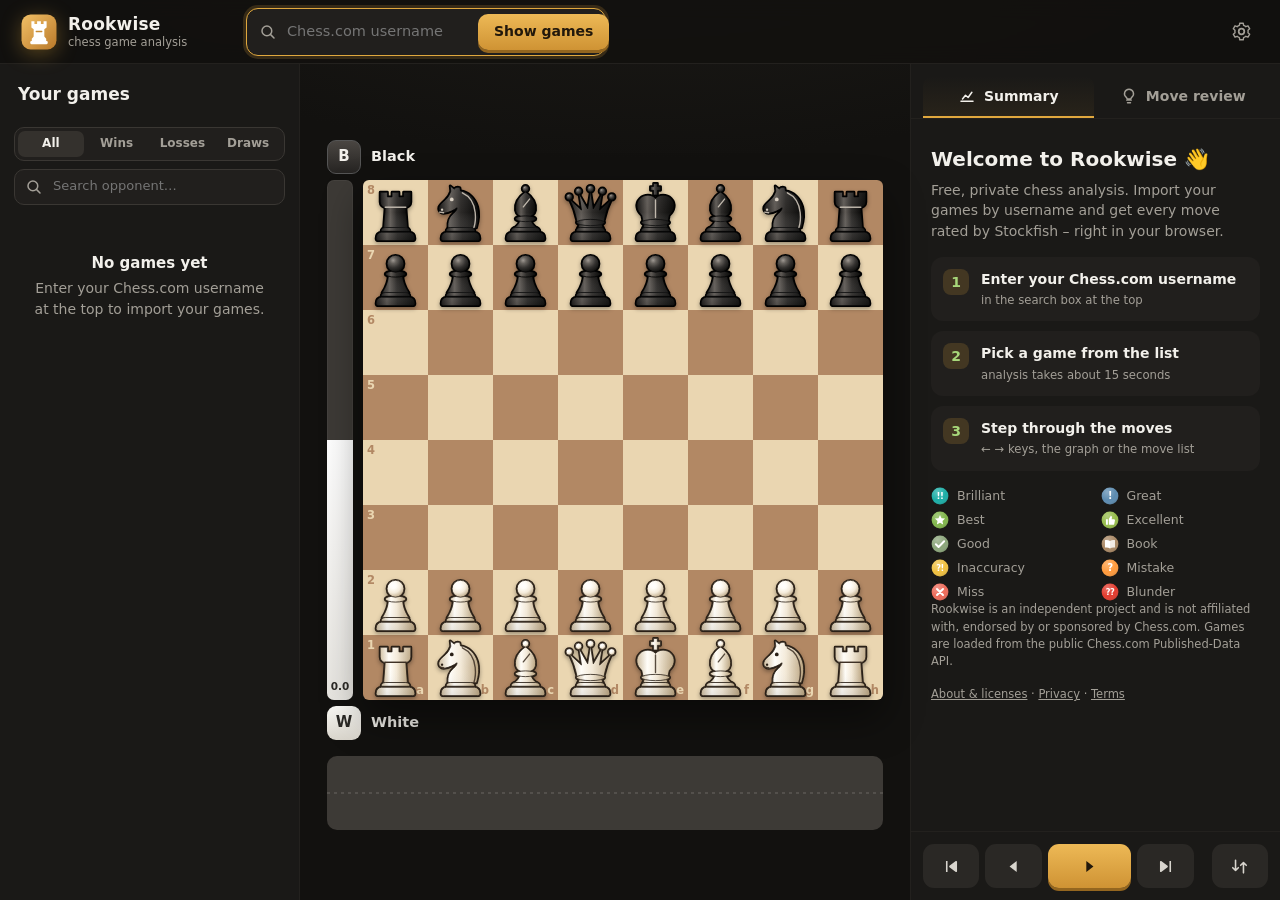
==== public/index.html @ de509eae "Add files via upload" ====
<!DOCTYPE html>
<html lang="en">
<head>
<meta charset="utf-8">
<meta name="viewport" content="width=device-width, initial-scale=1">
<title>Rookwise – free chess game analysis</title>
<meta name="description" content="Free chess game analysis: import your games by username and get every move rated – brilliant moves, blunders, accuracy and best lines. Runs in your browser.">
<meta property="og:title" content="Rookwise – free chess game analysis">
<meta property="og:description" content="Every move rated: brilliants, blunders, accuracy and best lines. Free, private, in your browser.">
<meta name="theme-color" content="#12110f">
<link rel="icon" href="data:image/svg+xml,%3Csvg xmlns='http://www.w3.org/2000/svg' viewBox='0 0 100 100'%3E%3Crect x='4' y='4' width='92' height='92' rx='24' fill='%23e0a83e'/%3E%3Cpath fill='%23fff' d='M30%2022h8v7h7v-7h10v7h7v-7h8v16l-6%205v19l5%206v6H31v-6l5-6V43l-6-5z'/%3E%3Crect x='27' y='74' width='46' height='8' rx='3' fill='%23fff'/%3E%3C/svg%3E">
<link rel="stylesheet" href="app.css">
</head>
<body>
<svg width="0" height="0" style="position:absolute" aria-hidden="true">
  <defs>
    <radialGradient id="icoShade" cx="0.35" cy="0.25" r="0.85">
      <stop offset="0" stop-color="#fff" stop-opacity=".28"/>
      <stop offset=".6" stop-color="#fff" stop-opacity="0"/>
      <stop offset="1" stop-color="#000" stop-opacity=".18"/>
    </radialGradient>
  </defs>
</svg>

<header class="topbar">
  <button class="icon-btn menu-btn" id="menuBtn" title="Games"><svg viewBox="0 0 24 24"><path d="M4 7h16M4 12h16M4 17h16" stroke="currentColor" stroke-width="2" stroke-linecap="round"/></svg></button>
  <div class="brand"><span id="logo"></span><div><b>Rookwise</b><small>chess game analysis</small></div></div>
  <form class="search" id="searchForm" autocomplete="off">
    <span class="search-ico" data-ui="search"></span>
    <input id="nick" placeholder="Chess.com username" spellcheck="false">
    <button class="btn primary" type="submit">Show games</button>
  </form>
  <div class="spacer"></div>
  <button class="icon-btn" id="settingsBtn" title="Settings" data-ui="gear"></button>
</header>

<main class="app">
  <!-- Lista partii -->
  <aside class="games" id="gamesPane">
    <div class="games-head">
      <h2>Your games</h2><span class="count" id="gameCount"></span>
    </div>
    <div class="filters" id="filters"></div>
    <div class="filter-row">
      <div class="seg" id="resultSeg">
        <button data-r="all" class="on">All</button><button data-r="win">Wins</button><button data-r="loss">Losses</button><button data-r="draw">Draws</button>
      </div>
    </div>
    <div class="opp-search"><span data-ui="search"></span><input id="oppSearch" placeholder="Search opponent…" spellcheck="false"></div>
    <div class="game-list" id="gameList"></div>
  </aside>

  <!-- Plansza -->
  <section class="stage" id="stage">
    <div class="player" id="playerTop"></div>
    <div class="board-row">
      <div class="evalbar" id="evalbar"><div class="eval-fill" id="evalFill"></div><span class="eval-txt" id="evalTxt">0.0</span></div>
      <div class="board-wrap" id="boardWrap">
        <div class="board" id="board">
          <div class="squares" id="squares"></div>
          <div class="layer" id="hl"></div>
          <div class="layer" id="pieces"></div>
          <svg class="layer arrows" id="arrows"></svg>
          <div class="layer" id="badges"></div>
        </div>
        <div class="overlay hidden" id="overlay">
          <div class="ov-card">
            <svg viewBox="0 0 120 120" class="ring-lg"><circle cx="60" cy="60" r="52" class="ring-bg"/><circle cx="60" cy="60" r="52" class="ring-fg" id="ovRing"/></svg>
            <div class="ov-pct" id="ovPct">0%</div>
            <div class="ov-msg" id="ovMsg">Analyzing game…</div>
          </div>
        </div>
      </div>
    </div>
    <div class="player" id="playerBottom"></div>
    <div class="graph" id="graph"><svg id="graphSvg"></svg><div class="graph-tip hidden" id="graphTip"></div></div>
  </section>

  <!-- Panel -->
  <aside class="panel">
    <div class="tabs" id="tabs">
      <button data-tab="summary" class="on"><span data-ui="chart"></span>Summary</button>
      <button data-tab="moves"><span data-ui="bulb"></span>Move review</button>
    </div>
    <div class="tab-body" id="tabSummary"></div>
    <div class="tab-body hidden" id="tabMoves">
      <div class="coach" id="coach"></div>
      <div class="movelist" id="moveList"></div>
    </div>
    <div class="nav">
      <button class="nav-btn" id="navFirst" title="Start (Home)" data-ui="first"></button>
      <button class="nav-btn" id="navPrev" title="Previous move (←)" data-ui="prev"></button>
      <button class="nav-btn big" id="navNext" title="Next move (→)" data-ui="next"></button>
      <button class="nav-btn" id="navLast" title="End (End)" data-ui="last"></button>
      <span class="nav-sep"></span>
      <button class="nav-btn" id="navFlip" title="Flip board (F)" data-ui="flip"></button>
    </div>
  </aside>
</main>

<div class="modal-back hidden" id="modalBack"><div class="modal" id="modal"></div></div>
<div class="toasts" id="toasts"></div>

<script src="js/pieces.js"></script>
<script src="js/chess.js"></script>
<script src="js/analysis.js"></script>
<script src="js/app.js"></script>
</body>
</html>
---- public/app.css ----
/* Rookwise – wygląd */
:root {
  --bg: #12110f;
  --bg2: #1a1917;
  --panel: #211f1d;
  --panel2: #2a2825;
  --panel3: #34312d;
  --line: #3a3733;
  --text: #f2f0eb;
  --muted: #a39f97;
  --dim: #77736c;
  --accent: #e0a83e;
  --accent-d: #b9822a;
  --blue: #3d9be9;
  --red: #e5584b;
  --gold: #f0c040;
  --light-sq: #ead6b1;
  --dark-sq: #b28864;
  --radius: 14px;
  --shadow: 0 10px 30px rgba(0, 0, 0, .35);
  --font: "Segoe UI Variable Text", "Segoe UI", system-ui, -apple-system, Roboto, sans-serif;
}
* { box-sizing: border-box; }
html, body { height: 100%; margin: 0; }
body {
  background: radial-gradient(1200px 600px at 50% -200px, #22201c 0%, var(--bg) 60%);
  color: var(--text); font: 14px/1.45 var(--font);
  -webkit-font-smoothing: antialiased; overflow: hidden; user-select: none;
}
button { font: inherit; color: inherit; cursor: pointer; border: 0; background: none; }
input { font: inherit; color: var(--text); }
.hidden { display: none !important; }
svg { display: block; }

/* ---------- Pasek górny ---------- */
.topbar {
  height: 64px; display: flex; align-items: center; gap: 16px; padding: 0 20px;
  background: rgba(18, 17, 15, .85); backdrop-filter: blur(10px);
  border-bottom: 1px solid #23211e; position: relative; z-index: 5;
}
.brand { display: flex; align-items: center; gap: 10px; min-width: 210px; color: inherit; text-decoration: none; border-radius: 12px; transition: opacity .15s; }
.brand:hover { opacity: .85; }
.brand .logo-svg { width: 38px; height: 38px; filter: drop-shadow(0 4px 10px rgba(224,168,62,.35)); }
.brand b { font-size: 17px; letter-spacing: .2px; display: block; }
.brand small { color: var(--muted); font-size: 11.5px; display: block; margin-top: -2px; }
.search {
  display: flex; align-items: center; gap: 8px; background: var(--panel); border: 1px solid var(--line);
  border-radius: 12px; padding: 5px 5px 5px 12px; width: 440px; transition: border-color .2s, box-shadow .2s;
}
.search:focus-within { border-color: var(--accent); box-shadow: 0 0 0 3px rgba(224,168,62,.18); }
.search-ico, .opp-search span { width: 18px; height: 18px; color: var(--muted); flex: none; }
.search input { flex: 1; background: none; border: 0; outline: 0; font-size: 14.5px; }
.spacer { flex: 1; }
.btn {
  height: 36px; padding: 0 16px; border-radius: 10px; font-weight: 650; background: var(--panel3);
  transition: background .15s, transform .1s, box-shadow .15s; white-space: nowrap;
}
.btn:hover { background: #3f3b36; }
.btn:active { transform: translateY(1px); }
.btn.primary { background: linear-gradient(180deg, #edb956, #cf9334); color: #22180b; box-shadow: 0 3px 0 #94661f; }
.btn.primary:hover { background: linear-gradient(180deg, #9bd062, #78b043); }
.btn.primary:active { box-shadow: 0 1px 0 #4d7d27; transform: translateY(2px); }
.btn.ghost { background: transparent; border: 1px solid var(--line); }
.btn.ghost:hover { background: var(--panel2); }
.btn.lg { height: 46px; font-size: 15.5px; border-radius: 12px; padding: 0 22px; }
.icon-btn { width: 38px; height: 38px; border-radius: 10px; color: var(--muted); display: grid; place-items: center; }
.icon-btn svg { width: 21px; height: 21px; }
.icon-btn:hover { background: var(--panel2); color: var(--text); }
.chip-btn {
  height: 34px; padding: 0 12px; border-radius: 999px; background: var(--panel); border: 1px solid var(--line);
  color: var(--muted); font-size: 12.5px; font-weight: 600; display: flex; align-items: center; gap: 7px;
}
.chip-btn:hover { color: var(--text); border-color: #4a4640; }
.chip-btn .dot { width: 8px; height: 8px; border-radius: 50%; background: var(--dim); }
.chip-btn.ok .dot { background: var(--accent); box-shadow: 0 0 0 3px rgba(224,168,62,.2); }
.job-pill {
  display: flex; align-items: center; gap: 10px; background: var(--panel); border: 1px solid var(--line);
  border-radius: 999px; padding: 6px 14px; font-size: 12.5px; color: var(--muted); max-width: 420px;
}
.job-pill span { white-space: nowrap; overflow: hidden; text-overflow: ellipsis; }
.mini-bar { width: 80px; height: 5px; background: var(--panel3); border-radius: 9px; overflow: hidden; flex: none; }
.mini-bar i { display: block; height: 100%; width: 0; background: var(--accent); transition: width .4s; }
.spin { width: 14px; height: 14px; border-radius: 50%; border: 2px solid var(--panel3); border-top-color: var(--accent); animation: spin .8s linear infinite; flex: none; }
@keyframes spin { to { transform: rotate(360deg); } }

/* ---------- Układ ---------- */
.app { display: grid; grid-template-columns: 340px 1fr 410px; height: calc(100% - 64px); gap: 0; }

/* ---------- Lista partii ---------- */
.games { background: var(--bg2); border-right: 1px solid #23211e; display: flex; flex-direction: column; min-height: 0; }
.games-head { display: flex; align-items: baseline; justify-content: space-between; padding: 18px 18px 8px; }
.games-head h2 { margin: 0; font-size: 17px; }
.count { color: var(--muted); font-size: 12px; }
.filters { display: flex; gap: 5px; padding: 4px 14px 8px; overflow-x: auto; scrollbar-width: none; }
.filters::-webkit-scrollbar { display: none; }
.chip {
  height: 30px; padding: 0 9px; border-radius: 999px; background: var(--panel); border: 1px solid var(--line);
  color: var(--muted); font-size: 12px; font-weight: 600; display: flex; align-items: center; gap: 5px;
  transition: all .15s; flex: none; white-space: nowrap;
}
.chip .tci { width: 15px; height: 15px; }
.chip:hover { color: var(--text); }
.chip.on { background: rgba(224,168,62,.16); border-color: rgba(224,168,62,.55); color: #cfe9b4; }
.filter-row { padding: 0 14px 8px; }
.seg { display: flex; background: var(--panel); border: 1px solid var(--line); border-radius: 10px; padding: 3px; }
.seg button { flex: 1; height: 26px; border-radius: 7px; font-size: 12px; font-weight: 600; color: var(--muted); }
.seg button.on { background: var(--panel3); color: var(--text); }
.opp-search { margin: 0 14px 10px; display: flex; align-items: center; gap: 8px; background: var(--panel); border: 1px solid var(--line); border-radius: 10px; padding: 0 10px; height: 36px; }
.opp-search input { flex: 1; background: none; border: 0; outline: 0; font-size: 13px; }
.game-list { flex: 1; overflow-y: auto; padding: 2px 10px 16px; }
.game-list::-webkit-scrollbar, .tab-body::-webkit-scrollbar, .movelist::-webkit-scrollbar { width: 10px; }
.game-list::-webkit-scrollbar-thumb, .tab-body::-webkit-scrollbar-thumb, .movelist::-webkit-scrollbar-thumb { background: #34312d; border-radius: 9px; border: 3px solid transparent; background-clip: padding-box; }

.card {
  display: grid; grid-template-columns: 36px 1fr auto; gap: 10px; align-items: center; padding: 11px 12px;
  background: var(--panel); border: 1px solid transparent; border-radius: 12px; margin-bottom: 7px; cursor: pointer;
  transition: background .15s, border-color .15s, transform .15s; position: relative; overflow: hidden;
}
.card:hover { background: var(--panel2); transform: translateY(-1px); }
.card.active { border-color: rgba(224,168,62,.7); box-shadow: 0 0 0 1px rgba(224,168,62,.35); }
.res { width: 34px; height: 34px; border-radius: 10px; display: grid; place-items: center; font-weight: 800; font-size: 17px; }
/* wygrane – subtelnie wyróżnione */
.card.win { background: linear-gradient(90deg, rgba(76,201,96,.07), var(--panel) 60%); box-shadow: inset 2px 0 0 rgba(92,201,110,.7); }
.card.win:hover { background: linear-gradient(90deg, rgba(76,201,96,.11), var(--panel2) 60%); }
.card.win .res { background: rgba(76,201,96,.26); color: #8fe39d; }
/* przegrane – lekko przygaszone */
.card.loss { opacity: .82; filter: saturate(.75); }
.card.loss:hover, .card.loss.active { opacity: 1; filter: none; }
.card.loss .res { background: rgba(229,88,75,.13); color: #d98a82; }
/* remisy – neutralnie */
.card.draw .res { background: rgba(160,160,160,.15); color: #c9c5be; }
.c-main { min-width: 0; }
.c-top { display: flex; justify-content: space-between; gap: 8px; }
.c-opp { font-weight: 650; white-space: nowrap; overflow: hidden; text-overflow: ellipsis; }
.c-opp .rt { color: var(--muted); font-weight: 500; }
.c-when { color: var(--dim); font-size: 11.5px; white-space: nowrap; }
.c-meta { color: var(--muted); font-size: 12px; display: flex; align-items: center; gap: 6px; margin-top: 2px; white-space: nowrap; overflow: hidden; }
.c-meta .tci { width: 14px; height: 14px; flex: none; }
.c-pills { display: flex; gap: 5px; margin-top: 6px; flex-wrap: wrap; }
.pill { font-size: 11px; font-weight: 650; padding: 2px 8px; border-radius: 999px; background: var(--panel3); color: var(--muted); display: inline-flex; align-items: center; gap: 5px; }
.pill .cdot { width: 9px; height: 9px; border-radius: 3px; border: 1px solid #77736c; }
.pill.acc { background: rgba(224,168,62,.16); color: #f0c77a; }
.pill.cc { background: rgba(92,139,176,.18); color: #a9c8e3; }
.go { width: 34px; height: 34px; border-radius: 50%; display: grid; place-items: center; color: var(--muted); background: var(--panel3); transition: all .15s; }
.go svg { width: 14px; height: 14px; }
.card:hover .go { background: var(--accent); color: #22180b; }
.card.analyzed .go { background: rgba(224,168,62,.2); color: #f0c77a; }
.card .prog { position: absolute; left: 0; bottom: 0; height: 3px; background: var(--accent); transition: width .4s; }
.go .spin { width: 16px; height: 16px; }
.load-more { width: 100%; height: 40px; border-radius: 10px; border: 1px dashed var(--line); color: var(--muted); font-weight: 600; margin-top: 4px; }
.load-more:hover { color: var(--text); border-color: #55514b; }
.empty { text-align: center; color: var(--muted); padding: 36px 18px; }
.empty b { color: var(--text); display: block; font-size: 15px; margin-bottom: 4px; }
.skel { height: 74px; border-radius: 12px; margin-bottom: 7px; background: linear-gradient(90deg, var(--panel) 0%, var(--panel2) 50%, var(--panel) 100%); background-size: 200% 100%; animation: shimmer 1.2s infinite; }
@keyframes shimmer { to { background-position: -200% 0; } }

/* ---------- Plansza ---------- */
.stage { display: flex; flex-direction: column; align-items: center; justify-content: center; padding: 14px 24px; min-width: 0; min-height: 0; }
.player { display: flex; align-items: center; gap: 10px; height: 46px; }
.avatar { width: 34px; height: 34px; border-radius: 9px; display: grid; place-items: center; font-weight: 800; font-size: 15px; }
.avatar.w { background: linear-gradient(180deg, #fbfaf6, #d9d5cc); color: #2a2825; }
.avatar.b { background: linear-gradient(180deg, #4a4642, #262422); color: #f2f0eb; border: 1px solid #555; }
.p-name { font-weight: 700; font-size: 14.5px; }
.p-elo { color: var(--muted); font-weight: 500; }
.p-mat { color: var(--muted); font-size: 12.5px; font-weight: 600; }
.p-you { font-size: 10.5px; font-weight: 800; letter-spacing: .5px; color: #1e1d1b; background: var(--accent); padding: 1px 6px; border-radius: 5px; }
.clock { margin-left: auto; font-variant-numeric: tabular-nums; font-weight: 700; font-size: 15px; padding: 5px 12px; border-radius: 8px; background: var(--panel2); color: var(--muted); }
.clock.w { background: #e9e7e1; color: #2a2825; }
.clock.on { box-shadow: 0 0 0 2px var(--accent); color: var(--text); }
.clock.w.on { color: #1d1c1a; }
.board-row { display: flex; gap: 10px; align-items: stretch; }
.evalbar { width: 26px; border-radius: 7px; overflow: hidden; position: relative; background: #3d3a36; box-shadow: inset 0 0 0 1px rgba(255,255,255,.04); }
.eval-fill { position: absolute; left: 0; right: 0; bottom: 0; background: linear-gradient(180deg, #ffffff, #e8e6e1); transition: height .45s cubic-bezier(.3,.8,.3,1); }
.evalbar.flipped .eval-fill { top: 0; bottom: auto; }
.eval-txt { position: absolute; left: 0; right: 0; text-align: center; font-size: 10.5px; font-weight: 800; z-index: 1; }
.board-wrap { position: relative; }
.board { position: relative; border-radius: 6px; overflow: hidden; box-shadow: 0 18px 40px rgba(0,0,0,.45); }
.squares { display: grid; grid-template-columns: repeat(8, 1fr); grid-template-rows: repeat(8, 1fr); width: 100%; height: 100%; }
.sq { position: relative; }
.sq.l { background: var(--light-sq); }
.sq.d { background: var(--dark-sq); }
.coord { position: absolute; font-size: 11.5px; font-weight: 750; pointer-events: none; }
.coord.f { right: 4px; bottom: 1px; }
.coord.r { left: 4px; top: 2px; }
.sq.l .coord { color: var(--dark-sq); }
.sq.d .coord { color: var(--light-sq); }
.layer { position: absolute; inset: 0; pointer-events: none; }
.hl { position: absolute; }
.hl.check { background: radial-gradient(circle, rgba(255,40,40,.85) 0%, rgba(230,20,20,.55) 35%, rgba(200,0,0,0) 72%); }
.pc { position: absolute; will-change: transform; filter: drop-shadow(0 2px 2px rgba(0,0,0,.35)); }
.pc.anim { transition: transform .22s cubic-bezier(.25,.8,.35,1); }
.arrows { overflow: visible; }
.badge { position: absolute; transform: translate(42%, -42%) scale(1); filter: drop-shadow(0 3px 5px rgba(0,0,0,.45)); animation: pop .28s cubic-bezier(.3,1.6,.5,1); z-index: 3; }
.badge .ico { width: 100%; height: 100%; }
@keyframes pop { from { transform: translate(42%, -42%) scale(.2); opacity: 0; } }
.overlay { position: absolute; inset: 0; display: grid; place-items: center; background: rgba(12,11,10,.62); backdrop-filter: blur(3px); border-radius: 6px; z-index: 6; }
.ov-card { display: grid; justify-items: center; gap: 4px; position: relative; }
.ring-lg { width: 120px; height: 120px; transform: rotate(-90deg); }
.ring-bg { fill: none; stroke: rgba(255,255,255,.12); stroke-width: 9; }
.ring-fg { fill: none; stroke: var(--accent); stroke-width: 9; stroke-linecap: round; transition: stroke-dashoffset .4s; }
.ov-pct { position: absolute; top: 40px; font-size: 26px; font-weight: 800; }
.ov-msg { color: #dedbd4; font-weight: 600; margin-top: 8px; }

.graph { position: relative; margin-top: 10px; border-radius: 10px; overflow: hidden; background: #3d3a36; cursor: pointer; }
.graph svg { width: 100%; height: 100%; }
.graph-tip { position: absolute; top: 6px; padding: 4px 9px; border-radius: 7px; background: rgba(20,19,17,.92); font-size: 12px; font-weight: 650; pointer-events: none; white-space: nowrap; display: flex; gap: 6px; align-items: center; }
.graph-tip .ico { width: 16px; height: 16px; }

/* ---------- Panel ---------- */
.panel { background: var(--bg2); border-left: 1px solid #23211e; display: flex; flex-direction: column; min-height: 0; }
.tabs { display: flex; gap: 4px; padding: 12px 12px 0; }
.tabs button { flex: 1; height: 42px; border-radius: 10px 10px 0 0; color: var(--muted); font-weight: 650; display: flex; align-items: center; justify-content: center; gap: 8px; border-bottom: 2px solid transparent; }
.tabs button span { width: 18px; height: 18px; }
.tabs button.on { color: var(--text); border-bottom-color: var(--accent); background: linear-gradient(180deg, transparent, rgba(224,168,62,.07)); }
.tab-body { flex: 1; overflow-y: auto; padding: 16px; min-height: 0; border-top: 1px solid #23211e; }
#tabMoves { display: flex; flex-direction: column; padding: 14px; }

.sum-head h3 { margin: 0 0 2px; font-size: 18px; }
.sum-head p { margin: 0; color: var(--muted); font-size: 12.5px; }
.players2 { display: grid; grid-template-columns: 1fr 1fr; gap: 10px; margin: 16px 0 14px; }
.pcard { background: var(--panel); border-radius: var(--radius); padding: 14px 10px 12px; display: grid; justify-items: center; gap: 6px; border: 1px solid #2c2a27; }
.pcard.me { border-color: rgba(224,168,62,.45); }
.pcard .who { display: flex; align-items: center; gap: 7px; font-weight: 700; max-width: 100%; }
.pcard .who span:last-child { white-space: nowrap; overflow: hidden; text-overflow: ellipsis; }
.pcard .avatar { width: 24px; height: 24px; font-size: 12px; border-radius: 6px; flex: none; }
.ring { position: relative; width: 92px; height: 92px; }
.ring svg { width: 92px; height: 92px; transform: rotate(-90deg); }
.ring .bg { fill: none; stroke: var(--panel3); stroke-width: 8; }
.ring .fg { fill: none; stroke-width: 8; stroke-linecap: round; transition: stroke-dashoffset 1s cubic-bezier(.3,.8,.3,1); }
.ring b { position: absolute; inset: 0; display: grid; place-items: center; font-size: 22px; font-weight: 800; }
.pcard .lbl { color: var(--muted); font-size: 11.5px; margin-top: -2px; }
.pcard .gr { font-size: 12.5px; color: var(--muted); }
.pcard .gr b { color: var(--text); font-size: 15px; }
.pcard .ccv { font-size: 11.5px; color: #a9c8e3; font-weight: 650; }
.pcard .ccv.add { color: var(--dim); cursor: pointer; text-decoration: underline dotted; }
.pcard .ccv.add:hover { color: var(--text); }
.cls-table { background: var(--panel); border-radius: var(--radius); padding: 6px 4px; border: 1px solid #2c2a27; }
.cls-row { display: grid; grid-template-columns: 52px 1fr 52px; align-items: center; height: 31px; border-radius: 8px; }
.cls-row:hover { background: var(--panel2); }
.cls-row .n { text-align: center; font-weight: 800; font-size: 14px; }
.cls-row .n.zero { color: var(--dim); font-weight: 600; }
.cls-row .mid { display: flex; align-items: center; gap: 8px; justify-content: center; font-weight: 650; font-size: 13px; }
.cls-row .ico { width: 20px; height: 20px; }
.start-btn { width: 100%; margin: 16px 0 8px; }
.km h4 { margin: 18px 2px 8px; font-size: 13px; color: var(--muted); text-transform: uppercase; letter-spacing: .6px; }
.km-item { display: flex; align-items: center; gap: 10px; padding: 8px 10px; border-radius: 10px; cursor: pointer; background: var(--panel); margin-bottom: 5px; }
.km-item:hover { background: var(--panel2); }
.km-item .ico { width: 22px; height: 22px; flex: none; }
.km-item b { font-weight: 700; }
.km-item small { color: var(--muted); display: block; font-size: 11.5px; }
.welcome { padding: 6px 4px; }
.welcome h3 { font-size: 20px; margin: 4px 0 6px; }
.welcome p { color: var(--muted); margin: 0 0 16px; }
.steps { display: grid; gap: 10px; }
.step { display: flex; gap: 12px; align-items: flex-start; background: var(--panel); border-radius: 12px; padding: 12px; }
.step i { font-style: normal; width: 26px; height: 26px; border-radius: 8px; background: rgba(224,168,62,.18); color: #a7d77a; display: grid; place-items: center; font-weight: 800; flex: none; }
.step b { display: block; }
.step small { color: var(--muted); }
.legend { display: grid; grid-template-columns: 1fr 1fr; gap: 6px 10px; margin-top: 16px; }
.legend div { display: flex; gap: 8px; align-items: center; font-size: 12.5px; color: var(--muted); }
.legend .ico { width: 18px; height: 18px; }

.coach { background: var(--panel); border-radius: var(--radius); padding: 14px; border: 1px solid #2c2a27; min-height: 112px; flex: none; }
.coach-top { display: flex; gap: 12px; align-items: flex-start; }
.coach .bigico { width: 40px; height: 40px; flex: none; }
.coach .bigico .ico { width: 40px; height: 40px; }
.coach h4 { margin: 0; font-size: 16px; line-height: 1.3; }
.coach p { margin: 4px 0 0; color: #cfcbc3; font-size: 13.5px; }
.coach .evalchip { margin-left: auto; font-weight: 800; font-size: 12.5px; padding: 3px 9px; border-radius: 7px; background: #e9e7e1; color: #222; white-space: nowrap; }
.coach .evalchip.neg { background: #1c1b19; color: #eee; border: 1px solid #444; }
.coach-actions { display: flex; gap: 8px; margin-top: 12px; flex-wrap: wrap; }
.coach-actions .btn { height: 32px; font-size: 12.5px; padding: 0 12px; }
.best-line { margin-top: 10px; font-size: 13px; color: var(--muted); }
.best-line b { color: var(--text); }
.line-moves { display: flex; flex-wrap: wrap; gap: 4px; margin-top: 8px; }
.line-moves span { padding: 2px 7px; border-radius: 6px; background: var(--panel2); font-weight: 650; font-size: 12.5px; color: var(--muted); }
.line-moves span.on { background: var(--accent); color: #22180b; }

.movelist { flex: 1; overflow-y: auto; margin-top: 12px; background: var(--panel); border-radius: var(--radius); border: 1px solid #2c2a27; padding: 6px; min-height: 0; }
.mrow { display: grid; grid-template-columns: 38px 1fr 1fr; align-items: center; border-radius: 8px; }
.mrow:nth-child(odd) { background: rgba(255,255,255,.02); }
.mnum { color: var(--dim); font-weight: 650; font-size: 12.5px; padding-left: 8px; }
.mv { display: flex; align-items: center; gap: 6px; height: 30px; padding: 0 8px; border-radius: 7px; cursor: pointer; font-weight: 650; font-size: 13.5px; }
.mv:hover { background: var(--panel3); }
.mv.cur { background: #45413c; box-shadow: inset 0 -2px 0 var(--accent); }
.mv .ico { width: 17px; height: 17px; flex: none; }
.mv.empty { cursor: default; }

.nav { display: flex; gap: 6px; padding: 12px; border-top: 1px solid #23211e; align-items: center; }
.nav-btn { flex: 1; height: 44px; border-radius: 11px; background: var(--panel2); color: #d8d5ce; display: grid; place-items: center; transition: background .15s; }
.nav-btn svg { width: 19px; height: 19px; }
.nav-btn:hover { background: var(--panel3); color: #fff; }
.nav-btn.big { flex: 1.6; background: linear-gradient(180deg, #edb956, #cf9334); color: #22180b; box-shadow: 0 3px 0 #94661f; }
.nav-btn.big:hover { background: linear-gradient(180deg, #9bd062, #78b043); }
.nav-sep { width: 6px; }

/* ---------- Okna i powiadomienia ---------- */
.modal-back { position: fixed; inset: 0; background: rgba(0,0,0,.55); backdrop-filter: blur(4px); display: grid; place-items: center; z-index: 50; animation: fade .15s; }
@keyframes fade { from { opacity: 0; } }
.modal { width: min(480px, 92vw); background: var(--panel); border: 1px solid var(--line); border-radius: 18px; padding: 22px; box-shadow: var(--shadow); animation: rise .2s cubic-bezier(.3,1.3,.5,1); }
@keyframes rise { from { transform: translateY(12px) scale(.98); opacity: 0; } }
.modal h3 { margin: 0 0 8px; font-size: 19px; }
.modal p { color: #cfcbc3; margin: 0 0 12px; }
.modal .row { display: flex; gap: 10px; justify-content: flex-end; margin-top: 18px; }
.modal label { display: block; color: var(--muted); font-size: 12.5px; margin: 10px 0 5px; font-weight: 600; }
.field { width: 100%; height: 40px; border-radius: 10px; border: 1px solid var(--line); background: var(--bg2); padding: 0 12px; outline: 0; }
.field:focus { border-color: var(--accent); }
.two { display: grid; grid-template-columns: 1fr 1fr; gap: 10px; }
.stat-grid { display: grid; grid-template-columns: repeat(3, 1fr); gap: 8px; margin: 12px 0; }
.stat { background: var(--bg2); border-radius: 12px; padding: 10px; text-align: center; }
.stat b { display: block; font-size: 20px; }
.stat small { color: var(--muted); font-size: 11.5px; }
.opt-row { display: flex; align-items: center; justify-content: space-between; padding: 10px 0; border-bottom: 1px solid #2c2a27; }
.opt-row:last-child { border-bottom: 0; }
.themes { display: flex; gap: 8px; flex-wrap: wrap; justify-content: flex-end; max-width: 330px; }
.theme-sw { width: 40px; height: 40px; border-radius: 9px; overflow: hidden; display: grid; grid-template-columns: 1fr 1fr; border: 2px solid transparent; cursor: pointer; }
.theme-sw.on { border-color: var(--accent); }
.theme-sw i:nth-child(1), .theme-sw i:nth-child(4) { background: var(--a); }
.theme-sw i:nth-child(2), .theme-sw i:nth-child(3) { background: var(--b); }
select.field { appearance: none; cursor: pointer; }
.toggle { width: 42px; height: 24px; border-radius: 99px; background: var(--panel3); position: relative; transition: background .2s; }
.toggle::after { content: ""; position: absolute; top: 3px; left: 3px; width: 18px; height: 18px; border-radius: 50%; background: #fff; transition: transform .2s; }
.toggle.on { background: var(--accent); }
.toggle.on::after { transform: translateX(18px); }
.toasts { position: fixed; bottom: 22px; left: 50%; transform: translateX(-50%); display: grid; gap: 8px; z-index: 60; }
.toast { background: #2e2b28; border: 1px solid var(--line); border-left: 4px solid var(--accent); padding: 11px 16px; border-radius: 11px; box-shadow: var(--shadow); font-weight: 600; animation: rise .2s; max-width: 560px; }
.toast.err { border-left-color: var(--red); }
select.field { color: var(--text); background: var(--bg2); }
select.field option { background: #1a1917; color: #f2f0eb; }

/* ---------- Mniejsze ekrany ---------- */
.menu-btn { display: none; }
@media (max-width: 1380px) {
  .app { grid-template-columns: 300px 1fr 370px; }
  .search { width: 360px; }
}
@media (max-width: 1100px) {
  .app { grid-template-columns: 1fr 340px; }
  .menu-btn { display: grid; }
  .brand { min-width: 0; }
  .brand div { display: none; }
  .search { width: auto; flex: 1; max-width: 420px; }
  .chip-btn { display: none; }
  .games { position: fixed; top: 64px; left: 0; bottom: 0; width: 330px; z-index: 20; transform: translateX(-100%);
           transition: transform .25s ease; box-shadow: var(--shadow); }
  .games.show { transform: none; }
  .stage { padding: 10px 12px; }
}
@media (max-width: 760px) {
  body { overflow: auto; }
  .app { grid-template-columns: 1fr; height: auto; }
  .panel { min-height: 70vh; }
  .search .btn { padding: 0 10px; }
}
.piece-sw { display: flex; border-radius: 9px; border: 2px solid transparent; background: var(--light-sq); cursor: pointer; padding: 1px; }
.piece-sw img { width: 26px; height: 26px; }
.piece-sw.on { border-color: var(--accent); }
.modal { width: min(560px, 94vw); }
.legal { color: var(--dim); font-size: 11.5px; margin-top: 14px; line-height: 1.5; }
.legal a { color: var(--muted); }
.legal a:hover { color: var(--text); }

/* wsparcie projektu */
.support-btn { display: inline-flex; align-items: center; gap: 6px; padding: 7px 13px; margin-right: 6px; border-radius: 10px; border: 1px solid rgba(224,168,62,.45); color: var(--accent); font-weight: 700; font-size: 13px; text-decoration: none; transition: background .15s; }
.support-btn:hover { background: rgba(224,168,62,.12); }
.support-btn.hidden { display: none; }
.support-card { display: flex; align-items: center; gap: 14px; margin-top: 18px; padding: 14px 16px; border-radius: 14px; border: 1px solid rgba(224,168,62,.35); background: linear-gradient(135deg, rgba(224,168,62,.10), rgba(224,168,62,.03)); }
.support-card div { flex: 1; min-width: 0; }
.support-card b { display: block; font-size: 14px; }
.support-card small { display: block; color: var(--muted); font-size: 12px; margin-top: 2px; line-height: 1.4; }
.support-card .btn { text-decoration: none; white-space: nowrap; }
@media (max-width: 700px) { .support-btn { padding: 7px 9px; } .support-btn { font-size: 0; } .support-btn span { font-size: 15px; } }
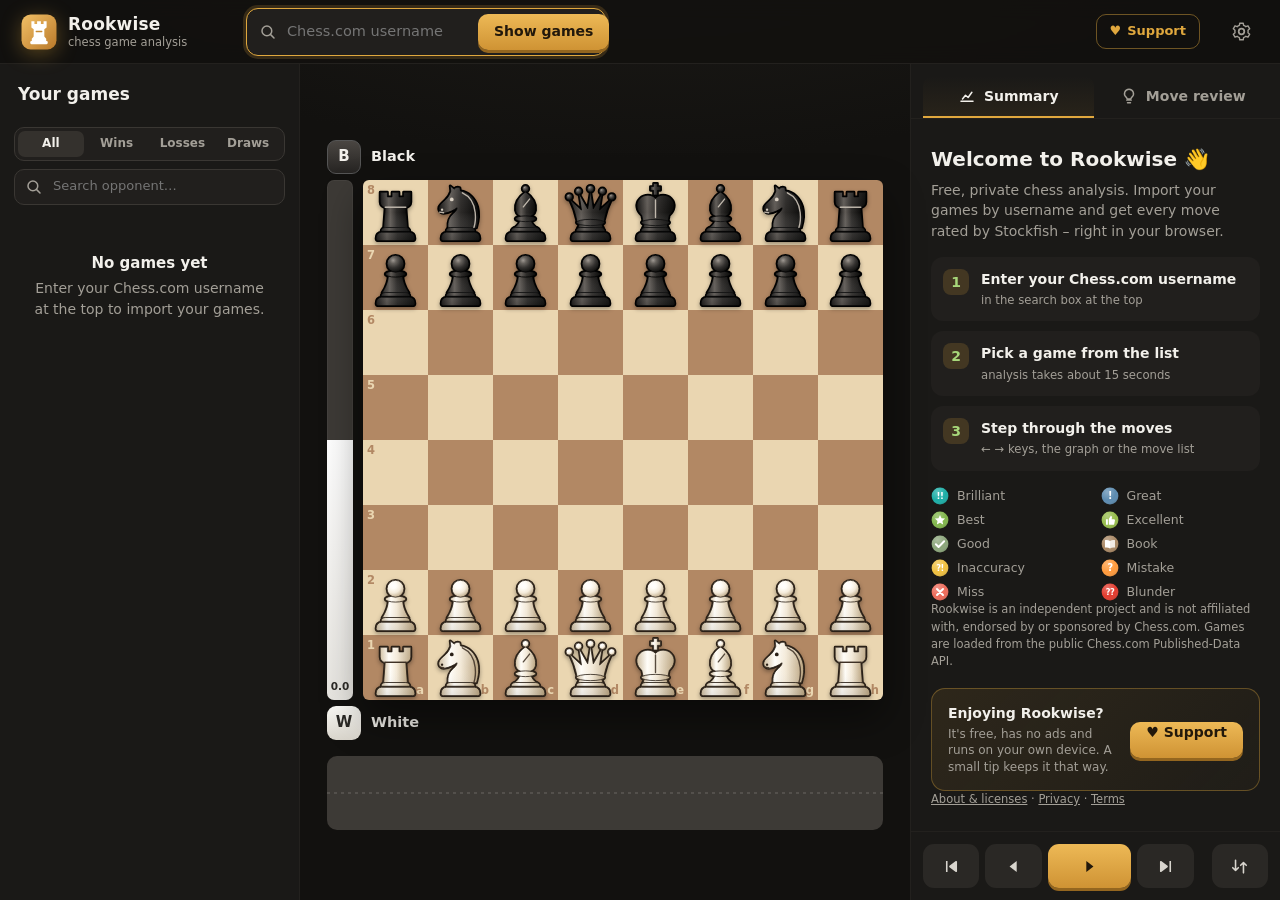
==== commit 7f735364: "Add files via upload" ====
--- a/public/index.html
+++ b/public/index.html
@@ -24,13 +24,14 @@
 
 <header class="topbar">
   <button class="icon-btn menu-btn" id="menuBtn" title="Games"><svg viewBox="0 0 24 24"><path d="M4 7h16M4 12h16M4 17h16" stroke="currentColor" stroke-width="2" stroke-linecap="round"/></svg></button>
-  <div class="brand"><span id="logo"></span><div><b>Rookwise</b><small>chess game analysis</small></div></div>
+  <a class="brand" href="./" title="Rookwise – home"><span id="logo"></span><div><b>Rookwise</b><small>chess game analysis</small></div></a>
   <form class="search" id="searchForm" autocomplete="off">
     <span class="search-ico" data-ui="search"></span>
     <input id="nick" placeholder="Chess.com username" spellcheck="false">
     <button class="btn primary" type="submit">Show games</button>
   </form>
   <div class="spacer"></div>
+  <a class="support-btn hidden" id="supportBtn" target="_blank" rel="noopener"><span>♥</span> Support</a>
   <button class="icon-btn" id="settingsBtn" title="Settings" data-ui="gear"></button>
 </header>
 
@@ -101,6 +102,7 @@
 <div class="modal-back hidden" id="modalBack"><div class="modal" id="modal"></div></div>
 <div class="toasts" id="toasts"></div>
 
+<script src="js/config.js"></script>
 <script src="js/pieces.js"></script>
 <script src="js/chess.js"></script>
 <script src="js/analysis.js"></script>
